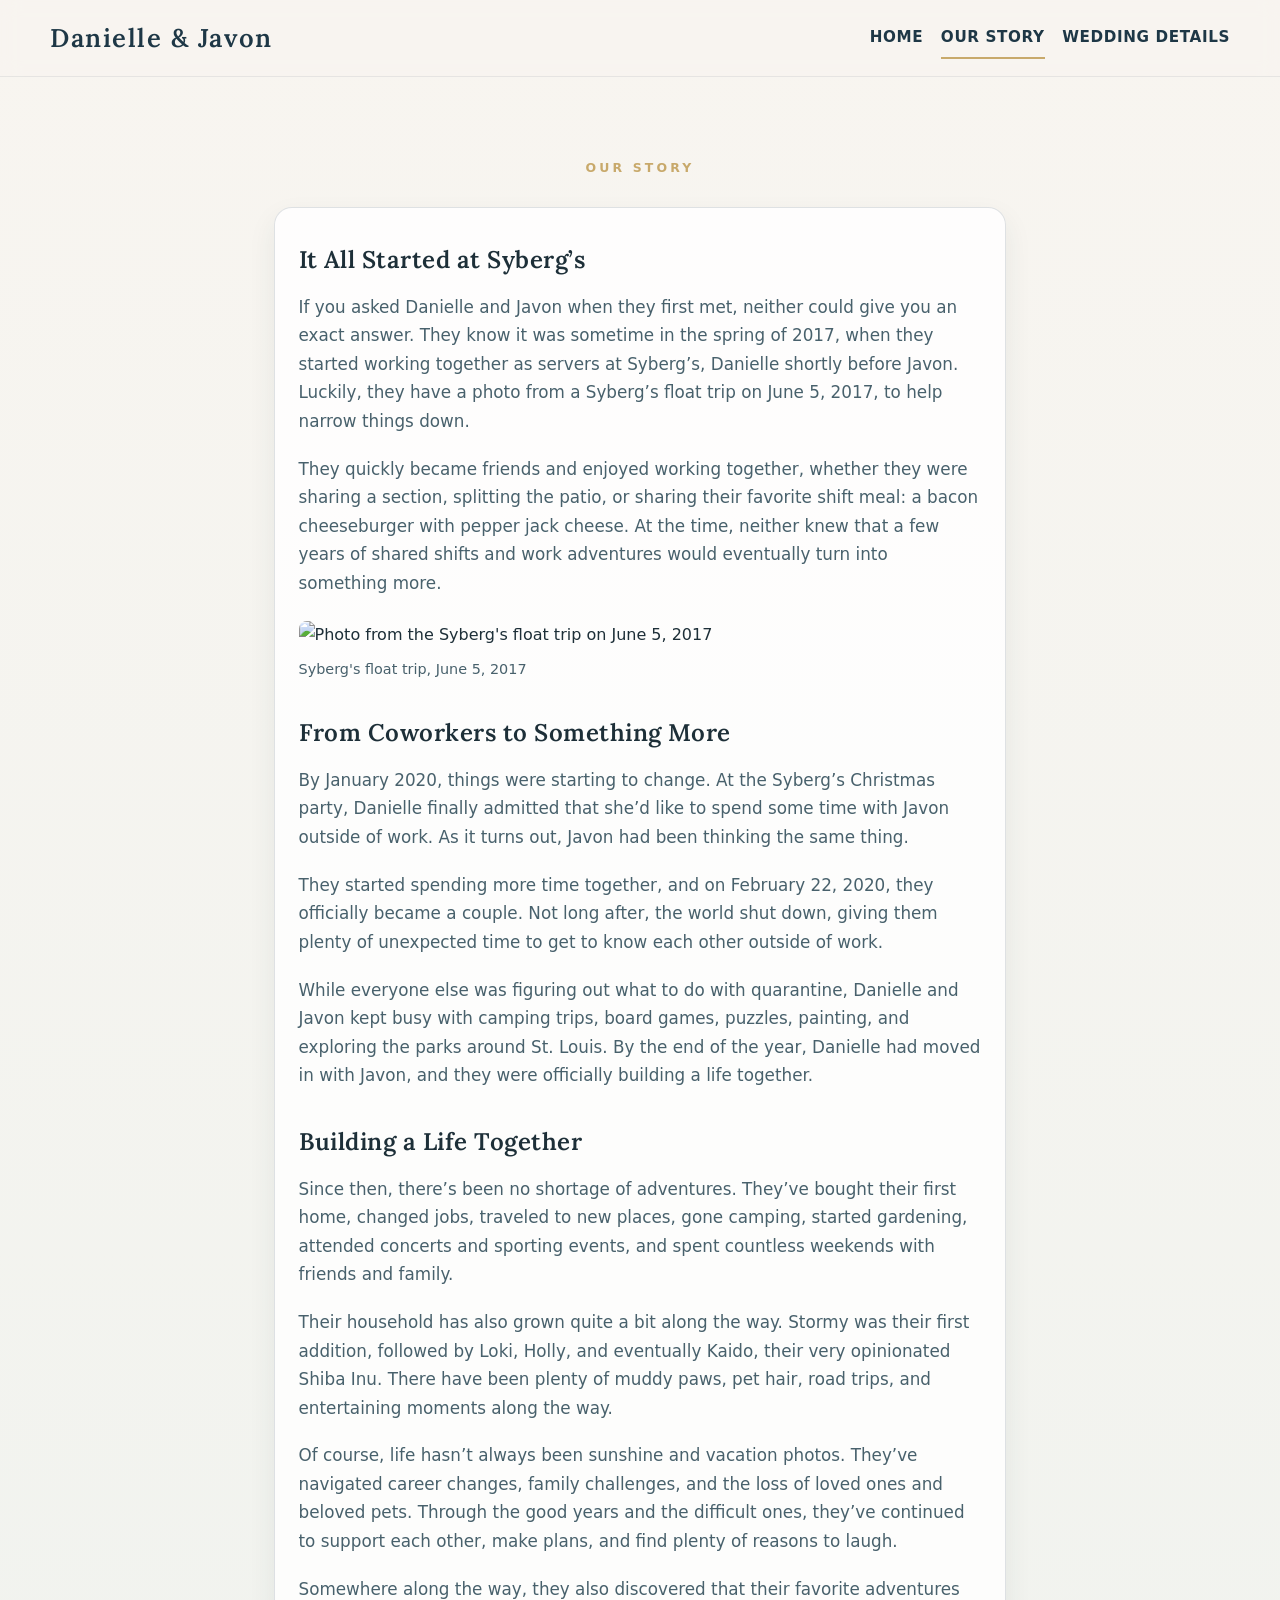
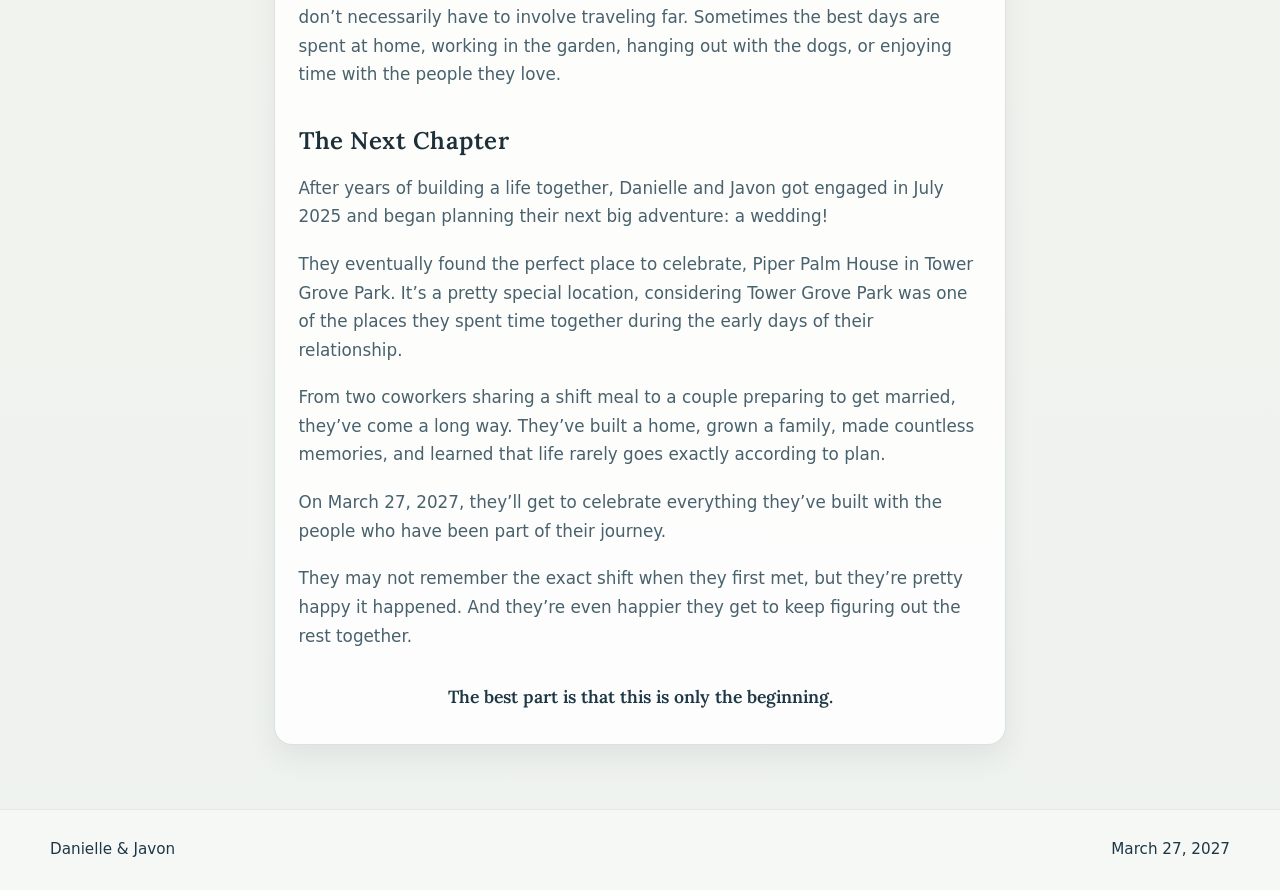
==== our-story.html @ af9ecaa1 "Add files via upload" ====
<!DOCTYPE html>
<html lang="en">
  <head>
    <meta charset="UTF-8" />
    <meta name="viewport" content="width=device-width, initial-scale=1.0" />
    <title>Our Story | Danielle & Javon</title>
    <meta
      name="description"
      content="Our story for Danielle and Javon."
    />
    <meta name="robots" content="noindex" />
    <link rel="preconnect" href="https://fonts.googleapis.com" />
    <link rel="preconnect" href="https://fonts.gstatic.com" crossorigin />
    <link href="https://fonts.googleapis.com/css2?family=Lora:wght@500;600&display=swap" rel="stylesheet" />
    <link rel="stylesheet" href="style.css" />
    <style>
      .page-story .page-intro {
        padding-bottom: 1rem;
      }

      .page-story .story-layout {
        display: block;
      }

      .page-story .story-copy {
        width: min(100%, 72ch);
        margin: 0 auto;
      }

      .page-story .story-copy h2 {
        margin: 2rem 0 0.75rem;
      }

      .page-story .story-copy h2:first-child {
        margin-top: 0;
      }

      .page-story .story-photo {
        margin: 1.5rem 0 2rem;
      }

      .page-story .story-photo img {
        display: block;
        width: 100%;
        height: auto;
        border-radius: 8px;
      }

      @media (min-width: 701px) {
        .page-story .story-photo img {
          width: 100%;
          max-width: 100%;
          max-height: 70vh;
          object-fit: contain;
          margin: 0 auto;
        }
      }

      .page-story .story-photo figcaption {
        margin-top: 0.5rem;
        color: var(--color-text-soft);
        font-size: 0.9rem;
      }

      .page-story .story-closing {
        margin: 2rem 0 0;
        color: var(--color-blue-deep);
        font-family: var(--font-display);
        font-size: 1.1rem;
        font-weight: 600;
        text-align: center;
      }
    </style>
    <script src="script.js" defer></script>
  </head>
  <body class="page-story">
    <header class="site-header">
      <div class="container nav-wrap">
        <a class="brand" href="index.html" aria-label="Danielle and Javon home">Danielle &amp; Javon</a>
        <button class="menu-toggle" type="button" aria-expanded="false" aria-controls="site-navigation" aria-label="Open navigation menu">Menu</button>
        <nav class="site-nav" id="site-navigation" aria-label="Main navigation">
          <a href="index.html" class="nav-link">Home</a>
          <a href="our-story.html" class="nav-link active">Our Story</a>
          <a href="wedding-details.html" class="nav-link">Wedding Details</a>
        </nav>
      </div>
    </header>

    <main>
      <section class="page-intro">
        <div class="container narrow">
          <p class="eyebrow">Our story</p>
        </div>
      </section>

      <section class="content-section">
        <div class="container story-layout">
          <div class="story-copy">
            <h2>It All Started at Syberg’s</h2>
            <p>
              If you asked Danielle and Javon when they first met, neither could give you an exact answer. They know it was sometime in the spring of 2017, when they started working together as servers at Syberg’s, Danielle shortly before Javon. Luckily, they have a photo from a Syberg’s float trip on June 5, 2017, to help narrow things down.
            </p>
            <p>
              They quickly became friends and enjoyed working together, whether they were sharing a section, splitting the patio, or sharing their favorite shift meal: a bacon cheeseburger with pepper jack cheese. At the time, neither knew that a few years of shared shifts and work adventures would eventually turn into something more.
            </p>
            <figure class="story-photo">
              <img src="images/syberg-float-trip-2017.jpg" alt="Photo from the Syberg's float trip on June 5, 2017" loading="lazy" />
              <figcaption>Syberg's float trip, June 5, 2017</figcaption>
            </figure>

            <h2>From Coworkers to Something More</h2>
            <p>
              By January 2020, things were starting to change. At the Syberg’s Christmas party, Danielle finally admitted that she’d like to spend some time with Javon outside of work. As it turns out, Javon had been thinking the same thing.
            </p>
            <p>
              They started spending more time together, and on February 22, 2020, they officially became a couple. Not long after, the world shut down, giving them plenty of unexpected time to get to know each other outside of work.
            </p>
            <p>
              While everyone else was figuring out what to do with quarantine, Danielle and Javon kept busy with camping trips, board games, puzzles, painting, and exploring the parks around St. Louis. By the end of the year, Danielle had moved in with Javon, and they were officially building a life together.
            </p>

            <h2>Building a Life Together</h2>
            <p>
              Since then, there’s been no shortage of adventures. They’ve bought their first home, changed jobs, traveled to new places, gone camping, started gardening, attended concerts and sporting events, and spent countless weekends with friends and family.
            </p>
            <p>
              Their household has also grown quite a bit along the way. Stormy was their first addition, followed by Loki, Holly, and eventually Kaido, their very opinionated Shiba Inu. There have been plenty of muddy paws, pet hair, road trips, and entertaining moments along the way.
            </p>
            <p>
              Of course, life hasn’t always been sunshine and vacation photos. They’ve navigated career changes, family challenges, and the loss of loved ones and beloved pets. Through the good years and the difficult ones, they’ve continued to support each other, make plans, and find plenty of reasons to laugh.
            </p>
            <p>
              Somewhere along the way, they also discovered that their favorite adventures don’t necessarily have to involve traveling far. Sometimes the best days are spent at home, working in the garden, hanging out with the dogs, or enjoying time with the people they love.
            </p>

            <h2>The Next Chapter</h2>
            <p>
              After years of building a life together, Danielle and Javon got engaged in July 2025 and began planning their next big adventure: a wedding!
            </p>
            <p>
              They eventually found the perfect place to celebrate, Piper Palm House in Tower Grove Park. It’s a pretty special location, considering Tower Grove Park was one of the places they spent time together during the early days of their relationship.
            </p>
            <p>
              From two coworkers sharing a shift meal to a couple preparing to get married, they’ve come a long way. They’ve built a home, grown a family, made countless memories, and learned that life rarely goes exactly according to plan.
            </p>
            <p>
              On March 27, 2027, they’ll get to celebrate everything they’ve built with the people who have been part of their journey.
            </p>
            <p>
              They may not remember the exact shift when they first met, but they’re pretty happy it happened. And they’re even happier they get to keep figuring out the rest together.
            </p>
            <p class="story-closing">The best part is that this is only the beginning.</p>
          </div>
        </div>
      </section>
    </main>

    <footer class="site-footer">
      <div class="container footer-wrap">
        <p>Danielle &amp; Javon</p>
        <p>March 27, 2027</p>
      </div>
    </footer>
  </body>
</html>
---- style.css ----
:root {
  --color-ivory: #f8f5f0;
  --color-cream: #f3efe9;
  --color-sage: #a7b8a2;
  --color-sage-deep: #7b9279;
  --color-sky: #c9d9e7;
  --color-blue-soft: #b8cfe0;
  --color-blue-deep: #1e3746;
  --color-gold: #c8a96b;
  --color-text: #1d2f38;
  --color-text-soft: #48616c;
  --color-card: rgba(255, 255, 255, 0.82);
  --color-border: rgba(30, 55, 70, 0.14);
  --shadow-soft: 0 12px 30px rgba(28, 46, 54, 0.12);
  --shadow-card: 0 12px 28px rgba(38, 60, 70, 0.08);
  --radius-md: 18px;
  --radius-lg: 28px;
  --container: 1180px;
  --font-display: "Lora", Georgia, serif;
  --font-body: "Segoe UI", system-ui, -apple-system, BlinkMacSystemFont, Arial, sans-serif;
  --space-1: 0.5rem;
  --space-2: 1rem;
  --space-3: 1.5rem;
  --space-4: 2rem;
  --space-5: 3rem;
  --space-6: 4rem;
}

* {
  box-sizing: border-box;
}

html {
  scroll-behavior: smooth;
}

body {
  margin: 0;
  font-family: var(--font-body);
  font-weight: 400;
  background: linear-gradient(180deg, var(--color-ivory), #eef2ee 100%);
  color: var(--color-text);
  line-height: 1.7;
}

img {
  max-width: 100%;
  display: block;
}

a {
  color: inherit;
  text-decoration: none;
}

button,
input,
select,
textarea {
  font: inherit;
}

.container {
  width: min(var(--container), calc(100% - 2rem));
  margin: 0 auto;
}

.narrow {
  max-width: 760px;
}

.sr-only {
  position: absolute;
  width: 1px;
  height: 1px;
  padding: 0;
  margin: -1px;
  overflow: hidden;
  clip: rect(0, 0, 0, 0);
  white-space: nowrap;
  border: 0;
}

.site-header {
  position: sticky;
  top: 0;
  z-index: 10;
  background: rgba(248, 245, 240, 0.82);
  backdrop-filter: blur(10px);
  border-bottom: 1px solid rgba(30, 55, 70, 0.08);
}

.nav-wrap {
  display: flex;
  align-items: center;
  justify-content: space-between;
  gap: var(--space-3);
  min-height: 76px;
}

.brand {
  font-family: var(--font-display);
  font-weight: 600;
  font-size: clamp(1.2rem, 2vw, 1.7rem);
  letter-spacing: 0.06em;
  color: var(--color-blue-deep);
  white-space: nowrap;
}

.site-nav {
  display: flex;
  flex-wrap: wrap;
  justify-content: flex-end;
  gap: 0.25rem 1.1rem;
}

.menu-toggle {
  display: none;
  align-items: center;
  justify-content: center;
  min-height: 44px;
  padding: 0.55rem 0.9rem;
  border: 1px solid rgba(30, 55, 70, 0.18);
  border-radius: 10px;
  background: rgba(255, 255, 255, 0.58);
  color: var(--color-blue-deep);
  font-weight: 600;
  cursor: pointer;
}

.menu-toggle:focus-visible {
  outline: 3px solid rgba(200, 169, 107, 0.55);
  outline-offset: 2px;
}

.nav-link {
  position: relative;
  color: var(--color-blue-deep);
  font-size: 0.95rem;
  font-weight: 600;
  letter-spacing: 0.04em;
  text-transform: uppercase;
  padding: 0.35rem 0;
}

.nav-link::after {
  content: "";
  position: absolute;
  left: 0;
  bottom: -0.15rem;
  width: 100%;
  height: 2px;
  background: var(--color-gold);
  transform: scaleX(0);
  transform-origin: center;
  transition: transform 0.2s ease;
}

.nav-link:hover::after,
.nav-link:focus-visible::after,
.nav-link.active::after {
  transform: scaleX(1);
}

.home-page .hero-section {
  position: relative;
  min-height: 760px;
  display: flex;
  align-items: flex-end;
  background: #d9e1db;
  overflow: hidden;
}

.hero-image {
  position: absolute;
  inset: 0;
  background-image: linear-gradient(rgba(23, 36, 42, 0.22), rgba(23, 36, 42, 0.35)), url('images/CBC02798.jpg');
  background-size: cover;
  background-position: center 20%;
  background-repeat: no-repeat;
  transform: scale(1.02);
}

.hero-content {
  position: relative;
  z-index: 1;
  padding: 8rem 0 4.5rem;
  color: var(--color-ivory);
}

.eyebrow {
  margin: 0 0 0.8rem;
  font-size: 0.78rem;
  letter-spacing: 0.25em;
  text-transform: uppercase;
  font-weight: 600;
  color: var(--color-gold);
}

.hero-content h1,
.page-intro h1,
.details-grid h2,
.feature-card h2,
.story-copy h2,
.registry-card h2,
.party-content h2,
.faq-question {
  font-family: var(--font-display);
  letter-spacing: 0.02em;
  font-weight: 600;
}

.hero-content h1 {
  margin: 0;
  font-size: clamp(2.8rem, 6vw, 6rem);
  line-height: 1.05;
  font-weight: 600;
  text-shadow: 0 4px 18px rgba(0, 0, 0, 0.18);
}

.date-line {
  margin: 1rem 0 0.25rem;
  font-size: clamp(1.5rem, 3vw, 2.6rem);
  letter-spacing: 0.08em;
  color: #f9f4ef;
  font-family: var(--font-display);
  font-weight: 500;
}

.venue-line {
  margin: 0;
  font-size: clamp(1.05rem, 2vw, 1.4rem);
  color: rgba(255, 255, 255, 0.9);
  letter-spacing: 0.04em;
}

.countdown-section {
  position: relative;
  z-index: 2;
  margin-top: -64px;
  padding: 0 0 var(--space-4);
}

.countdown-shell {
  background: var(--color-ivory);
  border: 1px solid rgba(30, 55, 70, 0.08);
  border-radius: var(--radius-lg);
  box-shadow: var(--shadow-soft);
  padding: 2.2rem 1.25rem;
  text-align: center;
}

.countdown-label {
  margin: 0 0 1rem;
  color: var(--color-text-soft);
  font-family: var(--font-display);
  font-weight: 600;
  letter-spacing: 0.12em;
  text-transform: uppercase;
  font-size: 0.75rem;
}

.countdown {
  display: grid;
  grid-template-columns: repeat(4, minmax(0, 1fr));
  gap: clamp(1rem, 3vw, 2rem);
}

.countdown span {
  display: flex;
  flex-direction: column;
  align-items: center;
  justify-content: center;
  min-width: 0;
  padding: 1rem 0.5rem;
  border-radius: 14px;
  background: rgba(184, 207, 224, 0.25);
  border: 1px solid rgba(30, 55, 70, 0.08);
  color: var(--color-blue-deep);
}

.countdown-number {
  font-family: var(--font-body);
  font-size: clamp(3.5rem, 6vw, 5.5rem);
  font-weight: 600;
  line-height: 1.1;
}

.countdown-unit-label {
  color: var(--color-text-soft);
  font-family: var(--font-display);
  font-size: 0.75rem;
  font-weight: 600;
  letter-spacing: 0.12em;
  line-height: 1.4;
  text-transform: uppercase;
}

.feature-grid,
.registry-grid,
.details-grid,
.party-grid {
  display: grid;
  gap: 1.6rem;
}

.feature-grid {
  grid-template-columns: repeat(3, minmax(0, 1fr));
  padding: 0 0 5rem;
}

.feature-card,
.detail-card,
.registry-card,
.party-card,
.story-photo-card,
.form-shell,
.faq-shell {
  background: var(--color-card);
  border: 1px solid var(--color-border);
  border-radius: var(--radius-md);
  box-shadow: var(--shadow-card);
}

.feature-card {
  padding: 2rem 1.5rem;
}

.feature-card h2 {
  margin: 0 0 1rem;
  font-size: clamp(1.8rem, 2vw, 2.3rem);
  line-height: 1.2;
  color: var(--color-blue-deep);
}

.feature-card p {
  margin: 0 0 1.5rem;
  color: var(--color-text-soft);
}

.button {
  display: inline-flex;
  align-items: center;
  justify-content: center;
  min-height: 48px;
  padding: 0.8rem 1.5rem;
  border-radius: 999px;
  border: 1px solid transparent;
  font-weight: 600;
  letter-spacing: 0.04em;
  transition: transform 0.2s ease, box-shadow 0.2s ease;
}

.button:hover,
.button:focus-visible {
  transform: translateY(-1px);
}

.button-primary {
  background: var(--color-blue-deep);
  color: var(--color-ivory);
  box-shadow: 0 10px 26px rgba(30, 55, 70, 0.18);
}

.button-secondary {
  background: rgba(184, 207, 224, 0.24);
  border-color: rgba(30, 55, 70, 0.15);
  color: var(--color-blue-deep);
}

.page-intro {
  padding: 5rem 0 2rem;
  text-align: center;
}

.intro-compact {
  padding-top: 4rem;
}

.page-intro h1 {
  margin: 0;
  color: var(--color-blue-deep);
  font-size: clamp(2.4rem, 5vw, 4.5rem);
  line-height: 1.1;
}

.content-section {
  padding: 0 0 4rem;
}

.story-layout {
  display: grid;
  grid-template-columns: 1.1fr 1.4fr;
  gap: 2rem;
  align-items: start;
}

.story-copy {
  padding: 2rem 1.5rem;
  background: var(--color-card);
  border: 1px solid var(--color-border);
  border-radius: var(--radius-md);
  box-shadow: var(--shadow-card);
}

.story-copy p {
  margin: 0 0 1.2rem;
  color: var(--color-text-soft);
  font-size: 1.05rem;
}

.story-photo-stack {
  display: grid;
  grid-template-columns: 1fr 0.9fr;
  gap: 1rem;
}

.story-photo-card {
  overflow: hidden;
  min-height: 220px;
}

.story-photo-large {
  grid-column: 1 / -1;
  min-height: 360px;
}

.story-photo-card img {
  width: 100%;
  height: 100%;
  object-fit: cover;
}

.details-grid {
  grid-template-columns: repeat(2, minmax(0, 1fr));
}

.detail-card {
  padding: 2rem 1.5rem;
}

.detail-card-wide {
  grid-column: span 2;
}

.detail-label {
  margin: 0 0 0.8rem;
  color: var(--color-gold);
  font-size: 0.72rem;
  letter-spacing: 0.18em;
  text-transform: uppercase;
  font-weight: 600;
}

.schedule-list {
  display: grid;
  gap: 0.35rem;
  margin: 0;
  padding: 0;
  list-style: none;
}

.schedule-list li {
  display: grid;
  grid-template-columns: 5.4rem minmax(0, 1fr);
  gap: 0.75rem;
}

.schedule-time {
  display: inline-block;
  margin: 0;
}

.detail-card .schedule-note {
  margin: 0.8rem 0 0;
  font-size: 0.9rem;
}

.detail-card h2,
.registry-card h2,
.party-content h2 {
  margin: 0 0 0.8rem;
  color: var(--color-blue-deep);
  font-size: clamp(1.6rem, 2vw, 2.2rem);
}

.detail-card p,
.registry-card p,
.party-content p,
.form-note p {
  margin: 0;
  color: var(--color-text-soft);
}

.party-grid {
  grid-template-columns: repeat(3, minmax(0, 1fr));
}

.party-card {
  overflow: hidden;
}

.party-photo-wrap {
  height: 330px;
  background: #dfe7e0;
}

.party-photo-wrap img {
  width: 100%;
  height: 100%;
  object-fit: cover;
  object-position: center;
}

.party-content {
  padding: 1.4rem 1.2rem 1.5rem;
}

.role {
  margin: 0 0 0.75rem;
  color: var(--color-gold);
  font-weight: 600;
  letter-spacing: 0.08em;
  text-transform: uppercase;
  font-size: 0.75rem;
}

.gallery-grid {
  display: grid;
  grid-template-columns: repeat(12, minmax(0, 1fr));
  gap: 1rem;
}

.gallery-item {
  margin: 0;
  overflow: hidden;
  border-radius: var(--radius-md);
  box-shadow: var(--shadow-card);
  background: #dfeae0;
}

.gallery-item img {
  width: 100%;
  height: 100%;
  object-fit: cover;
  display: block;
}

.gallery-landscape {
  grid-column: span 7;
  min-height: 280px;
}

.gallery-portrait {
  grid-column: span 5;
  min-height: 420px;
}

.registry-grid {
  grid-template-columns: repeat(3, minmax(0, 1fr));
}

.registry-card {
  padding: 2rem 1.5rem;
  display: flex;
  flex-direction: column;
  gap: 1rem;
}

.form-shell,
.faq-shell {
  max-width: 760px;
  margin: 0 auto;
  padding: 2rem 1.5rem;
}

.form-note {
  margin-bottom: 1.5rem;
  padding: 1rem 1.1rem;
  border-left: 3px solid var(--color-gold);
  background: rgba(200, 169, 107, 0.08);
  border-radius: 10px;
}

.rsvp-form {
  display: grid;
  gap: 1.2rem;
}

.form-row {
  display: grid;
  gap: 0.5rem;
}

.form-row label {
  font-weight: 400;
  color: var(--color-blue-deep);
}

.form-row input,
.form-row select,
.form-row textarea {
  width: 100%;
  padding: 0.9rem 1rem;
  border: 1px solid rgba(30, 55, 70, 0.2);
  border-radius: 12px;
  background: rgba(255, 255, 255, 0.8);
  color: var(--color-text);
}

.form-row input:disabled,
.form-row select:disabled,
.form-row textarea:disabled {
  cursor: not-allowed;
  background: rgba(230, 234, 236, 0.55);
  color: rgba(29, 47, 56, 0.7);
}

.faq-list {
  display: grid;
  gap: 0.8rem;
}

.faq-item {
  border: 1px solid rgba(30, 55, 70, 0.1);
  border-radius: 14px;
  background: rgba(255, 255, 255, 0.58);
  overflow: hidden;
}

.faq-question {
  width: 100%;
  padding: 1.1rem 1.2rem;
  border: 0;
  background: transparent;
  text-align: left;
  font-size: 1.1rem;
  color: var(--color-blue-deep);
  cursor: pointer;
  display: flex;
  align-items: center;
  justify-content: space-between;
  gap: 1rem;
}

.faq-question::after {
  content: "+";
  font-size: 1.5rem;
  color: var(--color-gold);
}

.faq-item.open .faq-question::after {
  content: "−";
}

.faq-answer {
  max-height: 0;
  overflow: hidden;
  transition: max-height 0.25s ease;
}

.faq-answer p {
  margin: 0;
  padding: 0 1.2rem 1.1rem;
  color: var(--color-text-soft);
}

.faq-item.open .faq-answer {
  max-height: 200px;
}

.site-footer {
  border-top: 1px solid rgba(30, 55, 70, 0.08);
  background: rgba(255, 255, 255, 0.4);
  color: var(--color-blue-deep);
}

.footer-wrap {
  display: flex;
  justify-content: space-between;
  align-items: center;
  gap: 1rem;
  min-height: 80px;
  font-size: 0.95rem;
}

@media (max-width: 900px) {
  .feature-grid,
  .details-grid,
  .party-grid,
  .registry-grid,
  .story-layout {
    grid-template-columns: 1fr;
  }

  .detail-card-wide {
    grid-column: span 1;
  }

  .home-page .hero-section {
    min-height: 620px;
  }

  .gallery-landscape,
  .gallery-portrait {
    grid-column: span 12;
    min-height: 280px;
  }
}

@media (max-width: 700px) {
  .site-header {
    position: static;
  }

  .nav-wrap {
    flex-direction: row;
    flex-wrap: wrap;
    justify-content: space-between;
    padding: 1rem 0 1.2rem;
  }

  .menu-toggle {
    display: inline-flex;
  }

  .site-nav {
    display: none;
    flex-direction: column;
    align-items: stretch;
    width: 100%;
    gap: 0.15rem;
    padding-top: 0.8rem;
  }

  .site-nav.is-open {
    display: flex;
  }

  .nav-link {
    padding: 0.5rem 0;
    text-align: center;
  }

  .hero-content {
    padding-top: 6rem;
  }

  .hero-content h1 {
    font-size: clamp(2.35rem, 11vw, 3.2rem);
  }

  .countdown-section {
    margin-top: -32px;
  }

  .countdown {
    grid-template-columns: repeat(2, minmax(0, 1fr));
    gap: 0.7rem;
  }

  .countdown span {
    width: 100%;
    padding: 0.75rem 0.25rem;
  }

  .countdown-number {
    font-size: clamp(2.4rem, 13vw, 3.5rem);
  }

  .story-photo-stack {
    grid-template-columns: 1fr;
  }

  .footer-wrap {
    flex-direction: column;
    justify-content: center;
    text-align: center;
    padding: 1rem 0;
  }
}
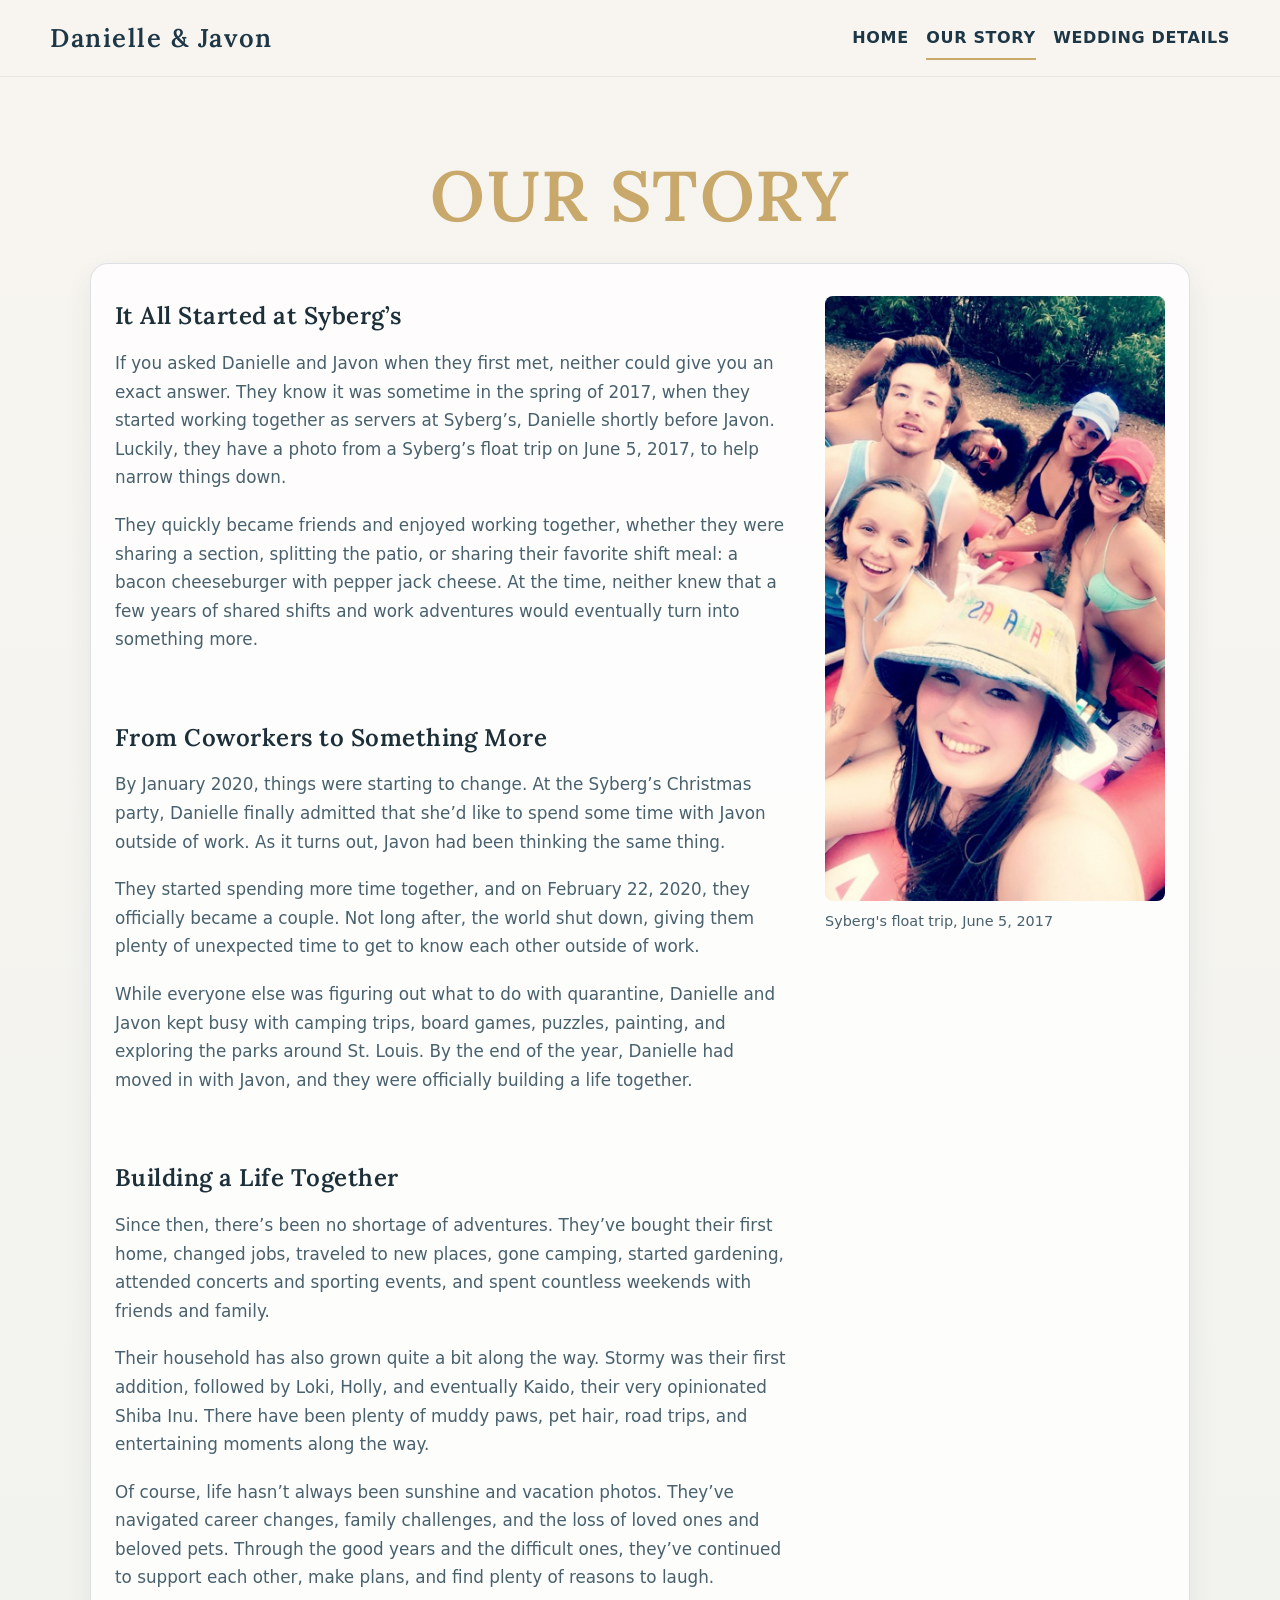
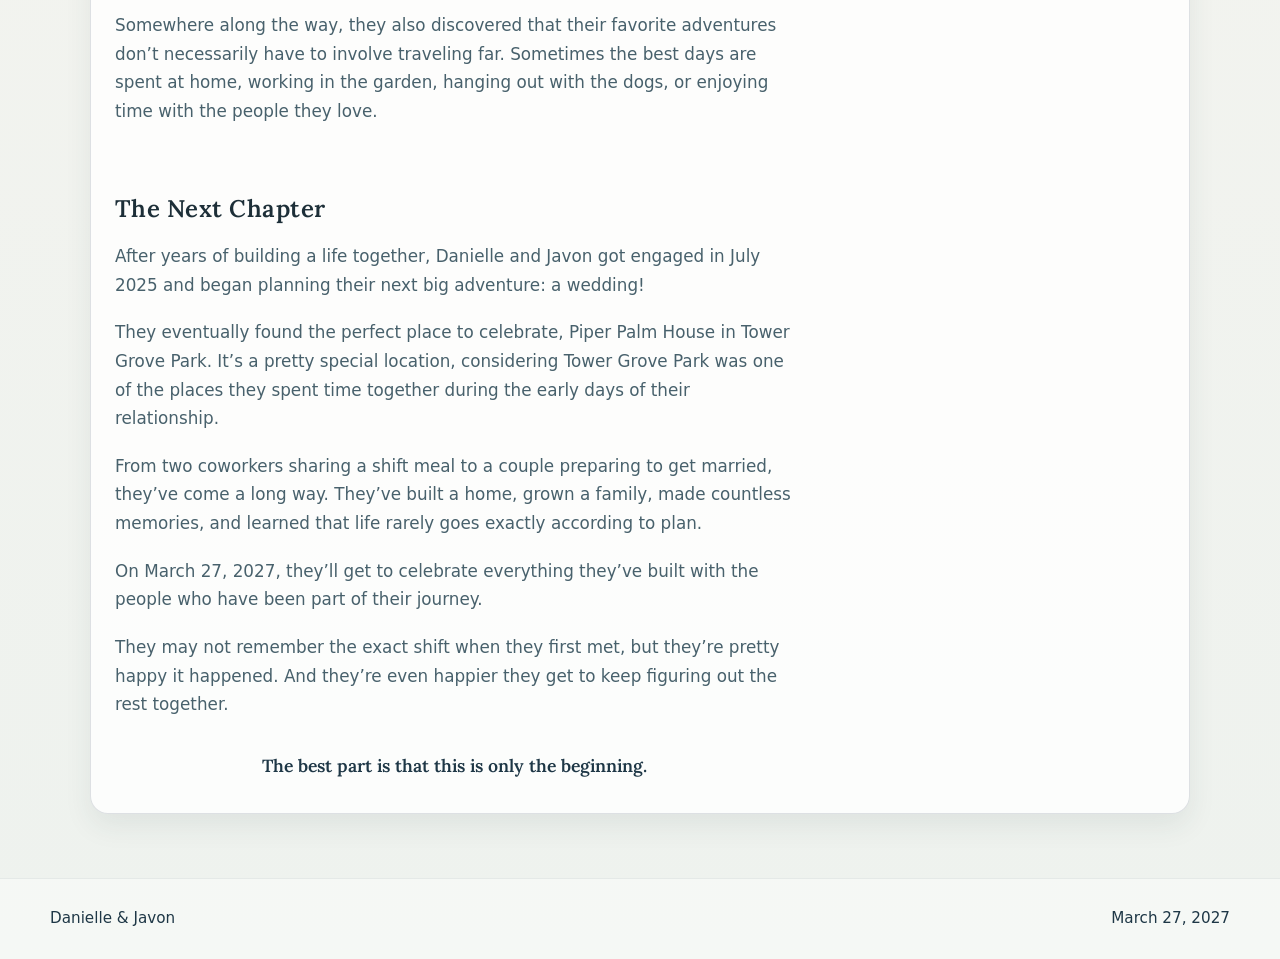
==== commit 8afb1953: "Update wedding website - homepage and details" ====
--- a/our-story.html
+++ b/our-story.html
@@ -31,7 +31,7 @@
         margin: 2rem 0 0.75rem;
       }
 
-      .page-story .story-copy h2:first-child {
+      .page-story .story-section:first-child > h2 {
         margin-top: 0;
       }
 
@@ -69,6 +69,57 @@
         font-size: 1.1rem;
         font-weight: 600;
         text-align: center;
+      }
+
+      @media (min-width: 701px) {
+        .page-story .page-intro .eyebrow {
+          font-family: var(--font-display);
+          font-size: clamp(3rem, 5.5vw, 5rem);
+          line-height: 1.1;
+          letter-spacing: 0.02em;
+        }
+
+        .page-story .story-copy {
+          width: min(100%, 1100px);
+        }
+
+        .page-story .story-copy {
+          display: grid;
+          grid-template-columns: minmax(0, 1fr) 340px;
+          column-gap: 2rem;
+          row-gap: 0.8rem;
+          align-items: start;
+        }
+
+        .page-story .story-section {
+          grid-column: 1;
+        }
+
+        .page-story .story-section:nth-of-type(1) {
+          grid-row: 1;
+        }
+
+        .page-story .story-section:nth-of-type(2) {
+          grid-row: 2;
+        }
+
+        .page-story .story-section:nth-of-type(3) {
+          grid-row: 3;
+        }
+
+        .page-story .story-section:nth-of-type(4) {
+          grid-row: 4;
+        }
+
+        .page-story .story-photo {
+          grid-column: 2;
+          grid-row: 1 / span 4;
+          position: sticky;
+          top: 110px;
+          align-self: start;
+          width: 340px;
+          margin: 0;
+        }
       }
     </style>
     <script src="script.js" defer></script>
@@ -96,60 +147,69 @@
       <section class="content-section">
         <div class="container story-layout">
           <div class="story-copy">
-            <h2>It All Started at Syberg’s</h2>
-            <p>
-              If you asked Danielle and Javon when they first met, neither could give you an exact answer. They know it was sometime in the spring of 2017, when they started working together as servers at Syberg’s, Danielle shortly before Javon. Luckily, they have a photo from a Syberg’s float trip on June 5, 2017, to help narrow things down.
-            </p>
-            <p>
-              They quickly became friends and enjoyed working together, whether they were sharing a section, splitting the patio, or sharing their favorite shift meal: a bacon cheeseburger with pepper jack cheese. At the time, neither knew that a few years of shared shifts and work adventures would eventually turn into something more.
-            </p>
+            <section class="story-section story-opening">
+              <h2>It All Started at Syberg’s</h2>
+              <p>
+                If you asked Danielle and Javon when they first met, neither could give you an exact answer. They know it was sometime in the spring of 2017, when they started working together as servers at Syberg’s, Danielle shortly before Javon. Luckily, they have a photo from a Syberg’s float trip on June 5, 2017, to help narrow things down.
+              </p>
+              <p>
+                They quickly became friends and enjoyed working together, whether they were sharing a section, splitting the patio, or sharing their favorite shift meal: a bacon cheeseburger with pepper jack cheese. At the time, neither knew that a few years of shared shifts and work adventures would eventually turn into something more.
+              </p>
+            </section>
+
             <figure class="story-photo">
               <img src="images/syberg-float-trip-2017.jpg" alt="Photo from the Syberg's float trip on June 5, 2017" loading="lazy" />
               <figcaption>Syberg's float trip, June 5, 2017</figcaption>
             </figure>
 
-            <h2>From Coworkers to Something More</h2>
-            <p>
-              By January 2020, things were starting to change. At the Syberg’s Christmas party, Danielle finally admitted that she’d like to spend some time with Javon outside of work. As it turns out, Javon had been thinking the same thing.
-            </p>
-            <p>
-              They started spending more time together, and on February 22, 2020, they officially became a couple. Not long after, the world shut down, giving them plenty of unexpected time to get to know each other outside of work.
-            </p>
-            <p>
-              While everyone else was figuring out what to do with quarantine, Danielle and Javon kept busy with camping trips, board games, puzzles, painting, and exploring the parks around St. Louis. By the end of the year, Danielle had moved in with Javon, and they were officially building a life together.
-            </p>
-
-            <h2>Building a Life Together</h2>
-            <p>
-              Since then, there’s been no shortage of adventures. They’ve bought their first home, changed jobs, traveled to new places, gone camping, started gardening, attended concerts and sporting events, and spent countless weekends with friends and family.
-            </p>
-            <p>
-              Their household has also grown quite a bit along the way. Stormy was their first addition, followed by Loki, Holly, and eventually Kaido, their very opinionated Shiba Inu. There have been plenty of muddy paws, pet hair, road trips, and entertaining moments along the way.
-            </p>
-            <p>
-              Of course, life hasn’t always been sunshine and vacation photos. They’ve navigated career changes, family challenges, and the loss of loved ones and beloved pets. Through the good years and the difficult ones, they’ve continued to support each other, make plans, and find plenty of reasons to laugh.
-            </p>
-            <p>
-              Somewhere along the way, they also discovered that their favorite adventures don’t necessarily have to involve traveling far. Sometimes the best days are spent at home, working in the garden, hanging out with the dogs, or enjoying time with the people they love.
-            </p>
-
-            <h2>The Next Chapter</h2>
-            <p>
-              After years of building a life together, Danielle and Javon got engaged in July 2025 and began planning their next big adventure: a wedding!
-            </p>
-            <p>
-              They eventually found the perfect place to celebrate, Piper Palm House in Tower Grove Park. It’s a pretty special location, considering Tower Grove Park was one of the places they spent time together during the early days of their relationship.
-            </p>
-            <p>
-              From two coworkers sharing a shift meal to a couple preparing to get married, they’ve come a long way. They’ve built a home, grown a family, made countless memories, and learned that life rarely goes exactly according to plan.
-            </p>
-            <p>
-              On March 27, 2027, they’ll get to celebrate everything they’ve built with the people who have been part of their journey.
-            </p>
-            <p>
-              They may not remember the exact shift when they first met, but they’re pretty happy it happened. And they’re even happier they get to keep figuring out the rest together.
-            </p>
-            <p class="story-closing">The best part is that this is only the beginning.</p>
+            <section class="story-section">
+              <h2>From Coworkers to Something More</h2>
+              <p>
+                By January 2020, things were starting to change. At the Syberg’s Christmas party, Danielle finally admitted that she’d like to spend some time with Javon outside of work. As it turns out, Javon had been thinking the same thing.
+              </p>
+              <p>
+                They started spending more time together, and on February 22, 2020, they officially became a couple. Not long after, the world shut down, giving them plenty of unexpected time to get to know each other outside of work.
+              </p>
+              <p>
+                While everyone else was figuring out what to do with quarantine, Danielle and Javon kept busy with camping trips, board games, puzzles, painting, and exploring the parks around St. Louis. By the end of the year, Danielle had moved in with Javon, and they were officially building a life together.
+              </p>
+            </section>
+
+            <section class="story-section">
+              <h2>Building a Life Together</h2>
+              <p>
+                Since then, there’s been no shortage of adventures. They’ve bought their first home, changed jobs, traveled to new places, gone camping, started gardening, attended concerts and sporting events, and spent countless weekends with friends and family.
+              </p>
+              <p>
+                Their household has also grown quite a bit along the way. Stormy was their first addition, followed by Loki, Holly, and eventually Kaido, their very opinionated Shiba Inu. There have been plenty of muddy paws, pet hair, road trips, and entertaining moments along the way.
+              </p>
+              <p>
+                Of course, life hasn’t always been sunshine and vacation photos. They’ve navigated career changes, family challenges, and the loss of loved ones and beloved pets. Through the good years and the difficult ones, they’ve continued to support each other, make plans, and find plenty of reasons to laugh.
+              </p>
+              <p>
+                Somewhere along the way, they also discovered that their favorite adventures don’t necessarily have to involve traveling far. Sometimes the best days are spent at home, working in the garden, hanging out with the dogs, or enjoying time with the people they love.
+              </p>
+            </section>
+
+            <section class="story-section">
+              <h2>The Next Chapter</h2>
+              <p>
+                After years of building a life together, Danielle and Javon got engaged in July 2025 and began planning their next big adventure: a wedding!
+              </p>
+              <p>
+                They eventually found the perfect place to celebrate, Piper Palm House in Tower Grove Park. It’s a pretty special location, considering Tower Grove Park was one of the places they spent time together during the early days of their relationship.
+              </p>
+              <p>
+                From two coworkers sharing a shift meal to a couple preparing to get married, they’ve come a long way. They’ve built a home, grown a family, made countless memories, and learned that life rarely goes exactly according to plan.
+              </p>
+              <p>
+                On March 27, 2027, they’ll get to celebrate everything they’ve built with the people who have been part of their journey.
+              </p>
+              <p>
+                They may not remember the exact shift when they first met, but they’re pretty happy it happened. And they’re even happier they get to keep figuring out the rest together.
+              </p>
+              <p class="story-closing">The best part is that this is only the beginning.</p>
+            </section>
           </div>
         </div>
       </section>
--- a/style.css
+++ b/style.css
@@ -101,7 +101,7 @@
 .brand {
   font-family: var(--font-display);
   font-weight: 600;
-  font-size: clamp(1.2rem, 2vw, 1.7rem);
+  font-size: clamp(1.3rem, 2vw, 1.8rem);
   letter-spacing: 0.06em;
   color: var(--color-blue-deep);
   white-space: nowrap;
@@ -136,7 +136,7 @@
 .nav-link {
   position: relative;
   color: var(--color-blue-deep);
-  font-size: 0.95rem;
+  font-size: 1rem;
   font-weight: 600;
   letter-spacing: 0.04em;
   text-transform: uppercase;
@@ -197,6 +197,10 @@
   color: var(--color-gold);
 }
 
+.hero-content .eyebrow {
+  font-size: 1rem;
+}
+
 .hero-content h1,
 .page-intro h1,
 .details-grid h2,
@@ -237,7 +241,8 @@
 .countdown-section {
   position: relative;
   z-index: 2;
-  margin-top: -64px;
+  transform: translateY(-64px);
+  margin-bottom: -64px;
   padding: 0 0 var(--space-4);
 }
 
@@ -257,7 +262,8 @@
   font-weight: 600;
   letter-spacing: 0.12em;
   text-transform: uppercase;
-  font-size: 0.75rem;
+  font-size: clamp(1.25rem, 2.4vw, 1.65rem);
+  line-height: 1.25;
 }
 
 .countdown {
@@ -326,6 +332,16 @@
   padding: 2rem 1.5rem;
 }
 
+.home-page .feature-card {
+  display: flex;
+  flex-direction: column;
+}
+
+.home-page .feature-card .button {
+  align-self: flex-start;
+  margin-top: auto;
+}
+
 .feature-card h2 {
   margin: 0 0 1rem;
   font-size: clamp(1.8rem, 2vw, 2.3rem);
@@ -377,6 +393,11 @@
   padding-top: 4rem;
 }
 
+.page-details .page-intro .eyebrow {
+  margin-bottom: 0.65rem;
+  font-size: 0.9rem;
+}
+
 .page-intro h1 {
   margin: 0;
   color: var(--color-blue-deep);
@@ -437,6 +458,33 @@
 
 .detail-card {
   padding: 2rem 1.5rem;
+}
+
+.page-details .venue-card {
+  display: grid;
+  grid-template-columns: minmax(0, 1fr) minmax(0, 0.95fr);
+  align-items: center;
+  gap: 1rem 2.5rem;
+  padding: 1.5rem clamp(1.5rem, 3vw, 2.5rem);
+}
+
+.page-details .venue-card > .detail-label {
+  grid-column: 1 / -1;
+  margin-bottom: 0;
+}
+
+.page-details .venue-copy .button {
+  margin-top: 1.2rem;
+}
+
+.page-details .venue-photo {
+  display: block;
+  width: 100%;
+  height: auto;
+  max-height: 340px;
+  border-radius: var(--radius-md);
+  background: var(--color-cream);
+  object-fit: contain;
 }
 
 .detail-card-wide {
@@ -742,6 +790,19 @@
     text-align: center;
   }
 
+  .page-details .venue-card {
+    grid-template-columns: 1fr;
+    gap: 1rem;
+  }
+
+  .page-details .venue-card > .detail-label {
+    grid-column: auto;
+  }
+
+  .page-details .venue-photo {
+    max-height: 320px;
+  }
+
   .hero-content {
     padding-top: 6rem;
   }
@@ -751,7 +812,8 @@
   }
 
   .countdown-section {
-    margin-top: -32px;
+    transform: translateY(-32px);
+    margin-bottom: -32px;
   }
 
   .countdown {
